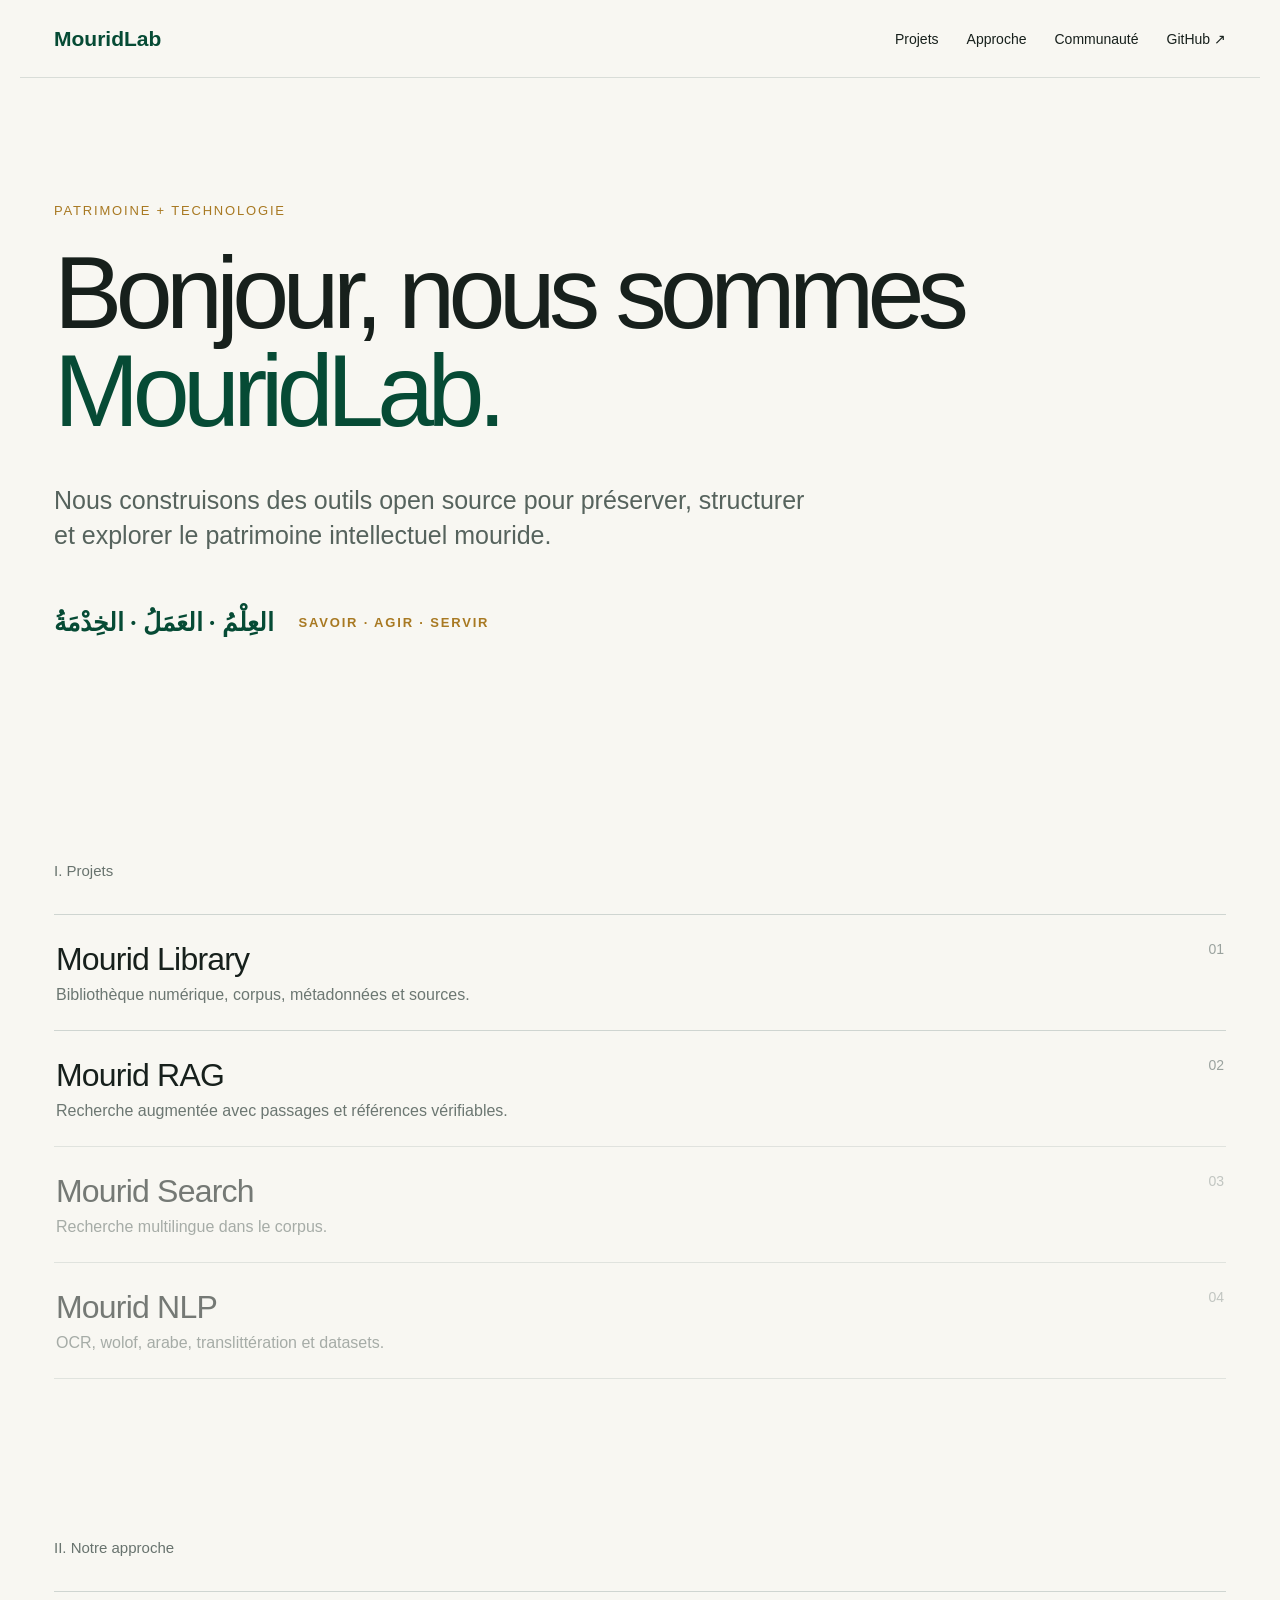
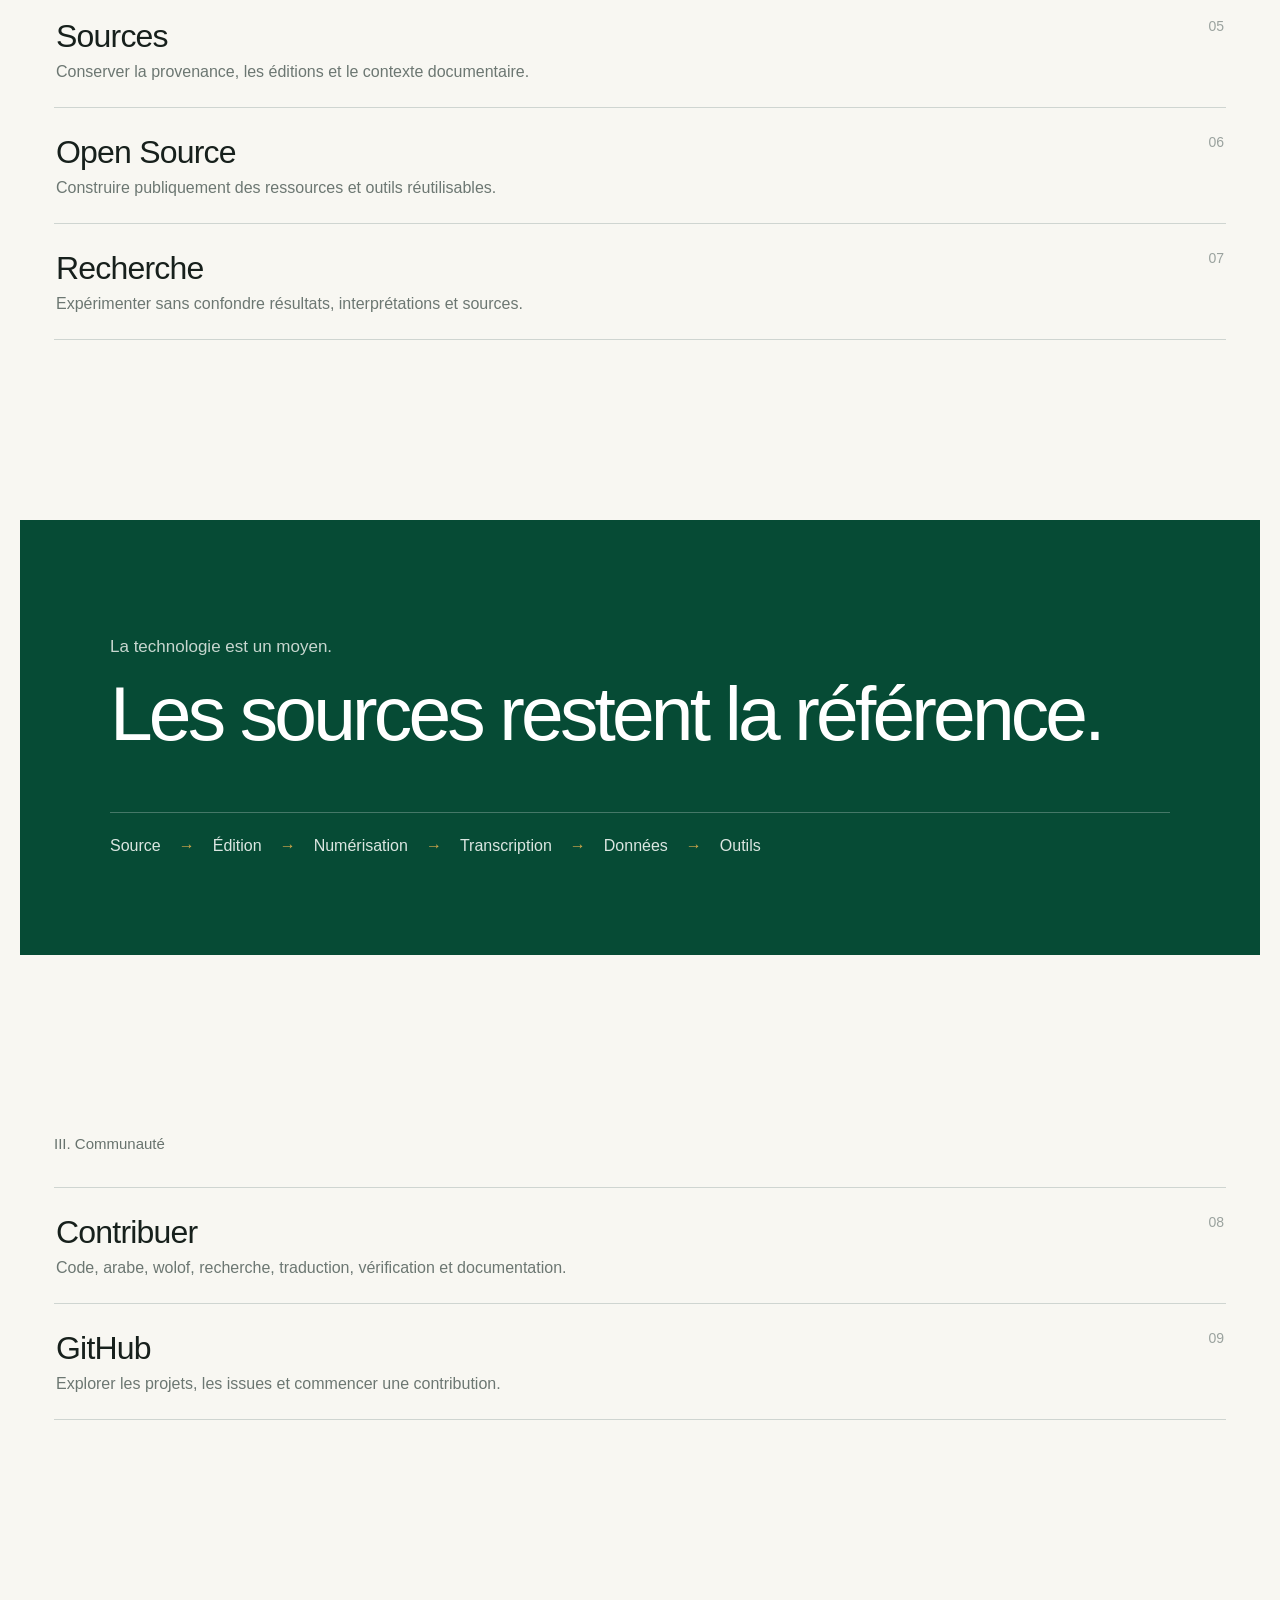
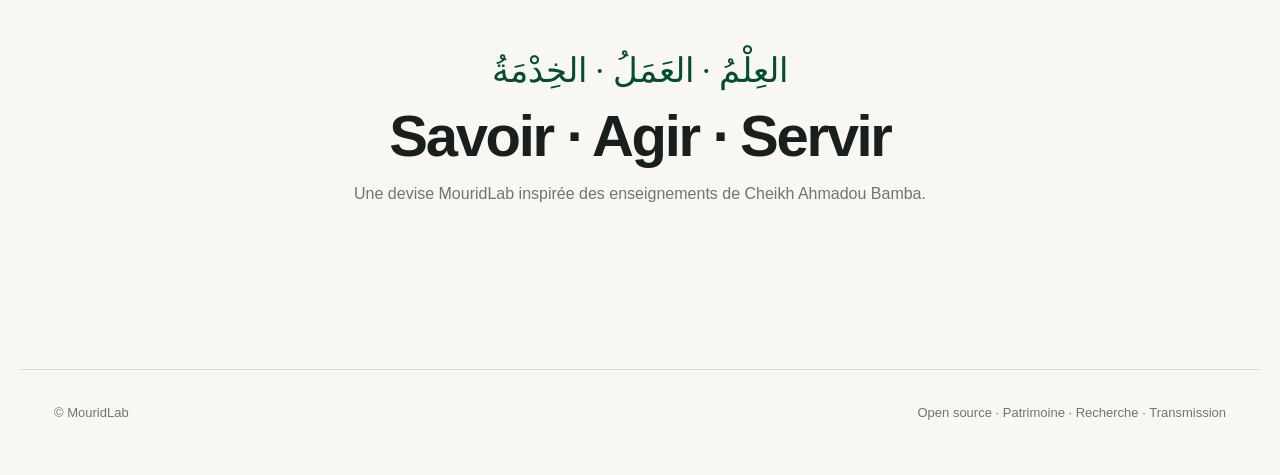
==== index.html @ ca998c40 "feat: add organization landing page" ====
<!doctype html>
<html lang="fr">
<head>
<meta charset="utf-8"><meta name="viewport" content="width=device-width,initial-scale=1">
<title>MouridLab — Savoir · Agir · Servir</title>
<meta name="description" content="MouridLab — projets open source pour le patrimoine intellectuel mouride.">
<link rel="icon" href="assets/favicon.png">
<link rel="stylesheet" href="styles.css">
</head>
<body>
<header>
  <a class="wordmark" href="#">MouridLab</a>
  <nav><a href="#projects">Projets</a><a href="#approach">Approche</a><a href="#community">Communauté</a><a href="https://github.com/MouridLab">GitHub ↗</a></nav>
</header>

<main>
<section class="hero">
  <div class="overline">Patrimoine + Technologie</div>
  <h1>Bonjour, nous sommes <em>MouridLab.</em></h1>
  <p class="intro">Nous construisons des outils open source pour préserver, structurer et explorer le patrimoine intellectuel mouride.</p>
  <div class="motto"><span class="ar">العِلْمُ · العَمَلُ · الخِدْمَةُ</span><span>SAVOIR · AGIR · SERVIR</span></div>
</section>

<section class="index" id="projects">
  <h2>I. Projets</h2>
  <a class="row" href="https://github.com/MouridLab/mourid-library"><div><strong>Mourid Library</strong><p>Bibliothèque numérique, corpus, métadonnées et sources.</p></div><span>01</span></a>
  <a class="row" href="https://github.com/MouridLab/mourid-rag"><div><strong>Mourid RAG</strong><p>Recherche augmentée avec passages et références vérifiables.</p></div><span>02</span></a>
  <div class="row future"><div><strong>Mourid Search</strong><p>Recherche multilingue dans le corpus.</p></div><span>03</span></div>
  <div class="row future"><div><strong>Mourid NLP</strong><p>OCR, wolof, arabe, translittération et datasets.</p></div><span>04</span></div>
</section>

<section class="index" id="approach">
  <h2>II. Notre approche</h2>
  <div class="row"><div><strong>Sources</strong><p>Conserver la provenance, les éditions et le contexte documentaire.</p></div><span>05</span></div>
  <div class="row"><div><strong>Open Source</strong><p>Construire publiquement des ressources et outils réutilisables.</p></div><span>06</span></div>
  <div class="row"><div><strong>Recherche</strong><p>Expérimenter sans confondre résultats, interprétations et sources.</p></div><span>07</span></div>
</section>

<section class="statement">
  <p>La technologie est un moyen.</p>
  <h2>Les sources restent la référence.</h2>
  <div class="chain">Source <i>→</i> Édition <i>→</i> Numérisation <i>→</i> Transcription <i>→</i> Données <i>→</i> Outils</div>
</section>

<section class="index" id="community">
  <h2>III. Communauté</h2>
  <div class="row"><div><strong>Contribuer</strong><p>Code, arabe, wolof, recherche, traduction, vérification et documentation.</p></div><span>08</span></div>
  <a class="row" href="https://github.com/MouridLab"><div><strong>GitHub</strong><p>Explorer les projets, les issues et commencer une contribution.</p></div><span>09</span></a>
</section>

<section class="closing">
  <div class="ar">العِلْمُ · العَمَلُ · الخِدْمَةُ</div>
  <h2>Savoir · Agir · Servir</h2>
  <p>Une devise MouridLab inspirée des enseignements de Cheikh Ahmadou Bamba.</p>
</section>
</main>

<footer><span>© MouridLab</span><span>Open source · Patrimoine · Recherche · Transmission</span></footer>
</body></html>
---- styles.css ----
*{box-sizing:border-box}html{scroll-behavior:smooth}body{margin:0;background:#f8f7f2;color:#17201c;font-family:Arial,Helvetica,sans-serif}a{color:inherit;text-decoration:none}header{height:78px;display:flex;align-items:center;justify-content:space-between;max-width:1240px;margin:auto;padding:0 34px;border-bottom:1px solid #d9ddd8}.wordmark{font-size:21px;font-weight:700;color:#064b35}nav{display:flex;gap:28px;font-size:14px}main{max-width:1240px;margin:auto;padding:0 34px}.hero{padding:125px 0 145px;max-width:930px}.overline{font-size:13px;color:#a87922;text-transform:uppercase;letter-spacing:.14em;margin-bottom:26px}h1{font-size:clamp(55px,8vw,105px);line-height:.96;letter-spacing:-.065em;margin:0;font-weight:500}h1 em{font-style:normal;color:#064b35}.intro{font-size:25px;line-height:1.4;max-width:760px;margin:42px 0;color:#56635d}.motto{margin-top:55px;display:flex;gap:25px;align-items:center;font-size:13px;font-weight:700;letter-spacing:.14em;color:#a87922}.ar{font-family:Georgia,serif;color:#064b35;font-size:25px;letter-spacing:0}.index{padding:80px 0}.index h2{font-size:15px;font-weight:500;color:#68736e;margin:0 0 35px}.row{border-top:1px solid #cfd5d1;padding:26px 2px;display:flex;justify-content:space-between;align-items:flex-start;transition:.18s}.row:last-child{border-bottom:1px solid #cfd5d1}.row:hover{padding-left:12px;color:#064b35}.row strong{font-size:32px;font-weight:500;letter-spacing:-.025em}.row p{margin:8px 0 0;color:#6c7772;font-size:16px}.row>span{font-size:14px;color:#9aa29e}.future{opacity:.58}.statement{margin:100px -34px;background:#064b35;color:#fff;padding:100px 90px}.statement p{color:#c7d6cf;font-size:17px}.statement h2{font-size:clamp(45px,6vw,78px);line-height:1.02;letter-spacing:-.05em;margin:12px 0 60px;font-weight:500}.chain{border-top:1px solid rgba(255,255,255,.25);padding-top:24px;display:flex;gap:18px;flex-wrap:wrap;color:#dbe6e1}.chain i{font-style:normal;color:#d0a64b}.closing{text-align:center;padding:150px 0}.closing .ar{font-size:34px}.closing h2{font-size:58px;letter-spacing:-.04em;margin:12px}.closing p{color:#6c7772}footer{max-width:1240px;margin:auto;padding:35px 34px 55px;border-top:1px solid #d9ddd8;display:flex;justify-content:space-between;color:#6c7772;font-size:13px}@media(max-width:700px){header{padding:0 20px}nav a:not(:last-child){display:none}main{padding:0 20px}.hero{padding:80px 0 100px}.intro{font-size:20px}.motto{display:block}.motto span{display:block;margin:8px 0}.row strong{font-size:25px}.row p{max-width:270px}.statement{margin:60px -20px;padding:70px 20px}.chain{line-height:2}.closing{padding:100px 0}.closing h2{font-size:43px}footer{padding:30px 20px;display:block}footer span{display:block;margin:7px 0}}
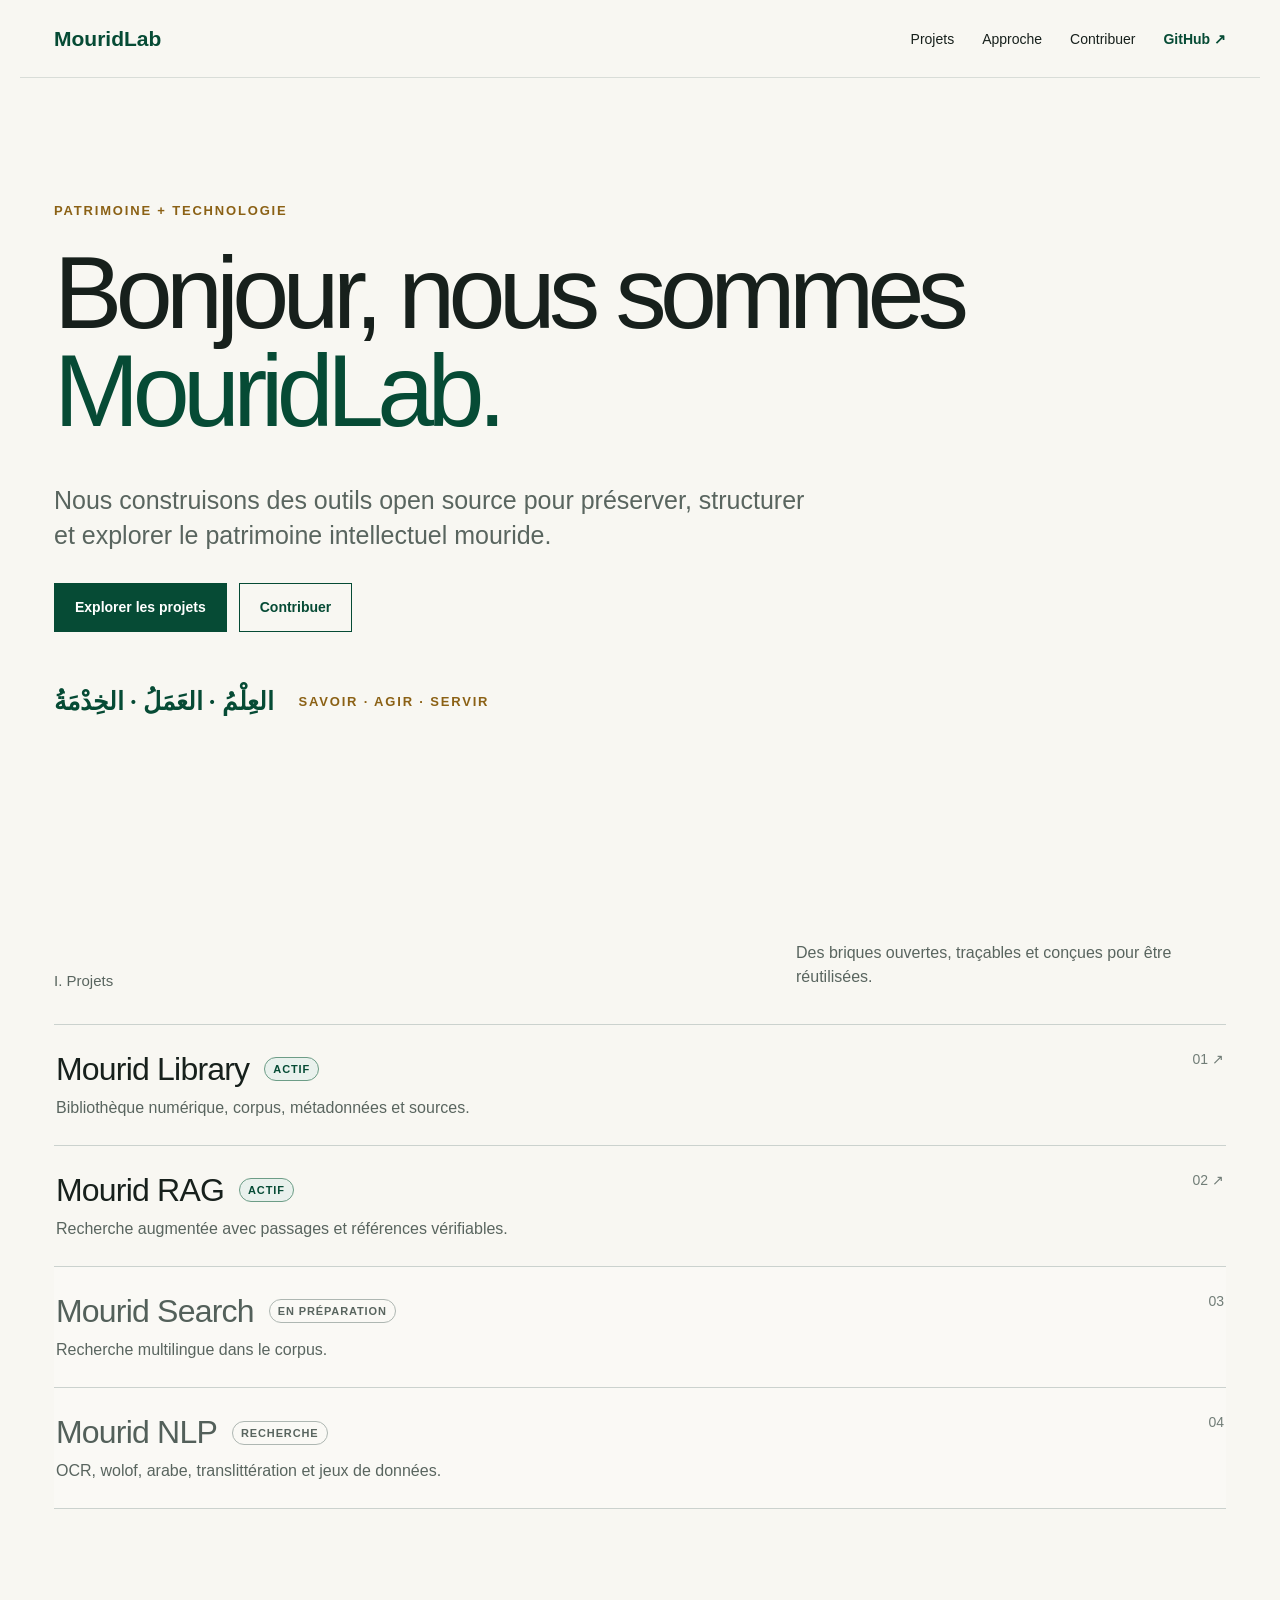
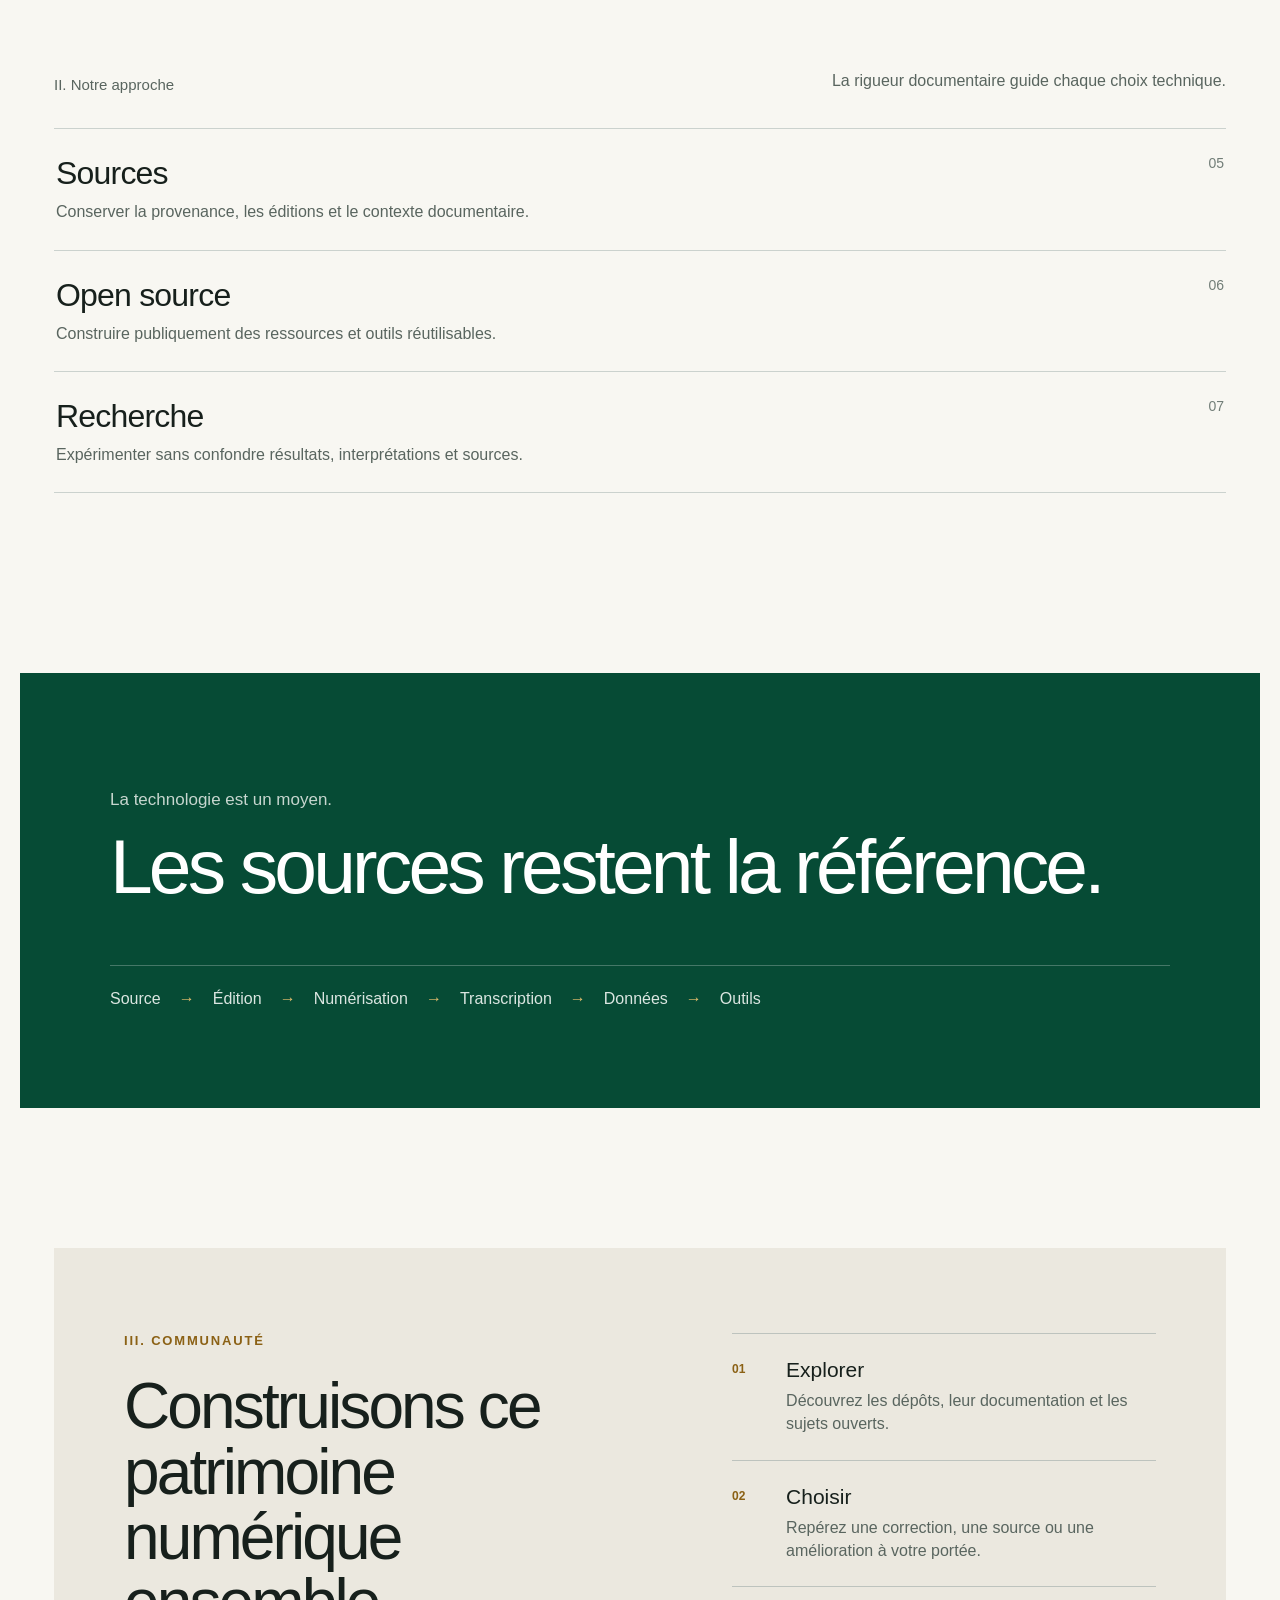
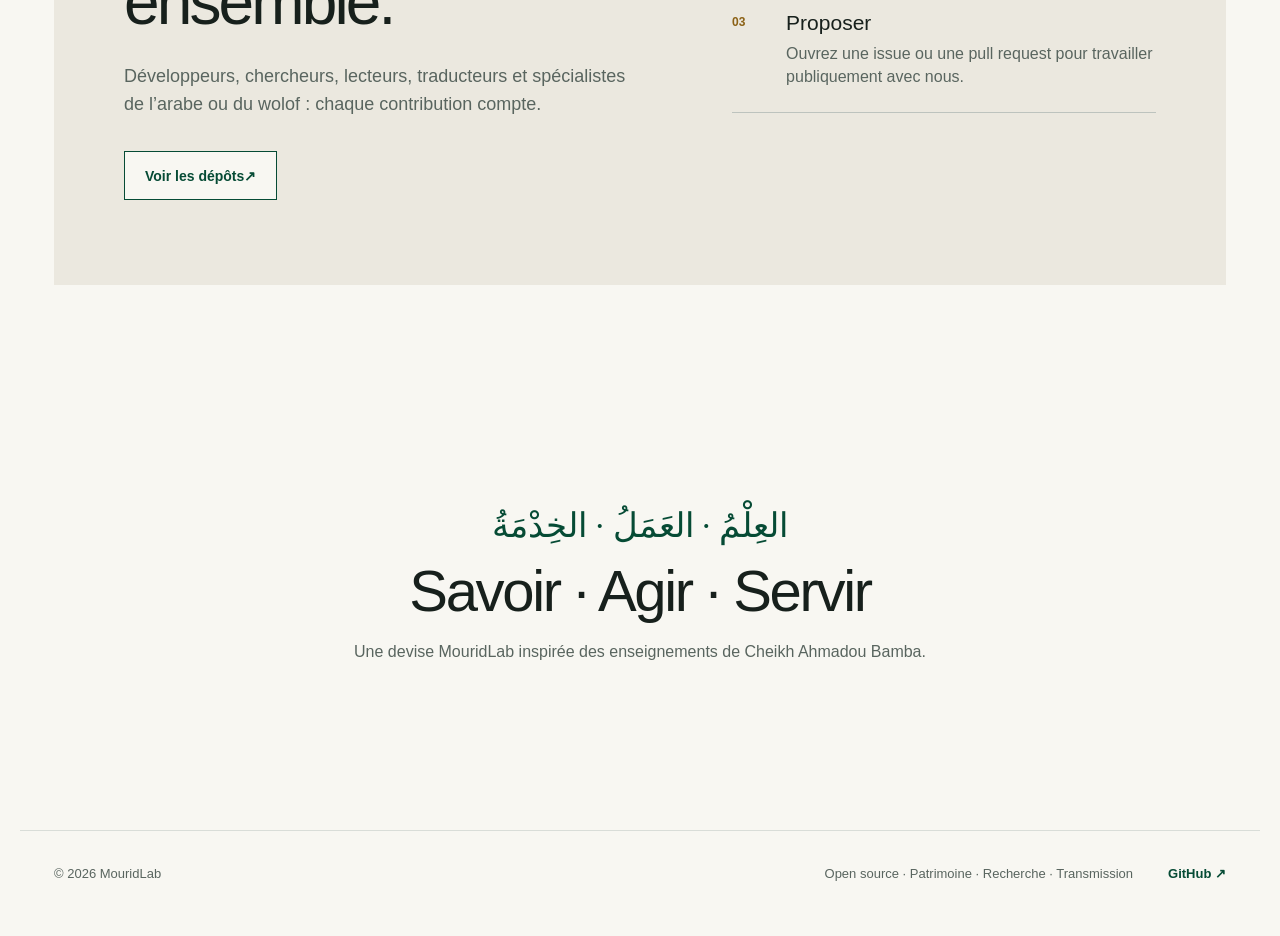
==== commit 22cdcdb5: "feat: complete MouridLab landing page" ====
--- a/index.html
+++ b/index.html
@@ -1,59 +1,31 @@
 <!doctype html>
 <html lang="fr">
 <head>
-<meta charset="utf-8"><meta name="viewport" content="width=device-width,initial-scale=1">
-<title>MouridLab — Savoir · Agir · Servir</title>
-<meta name="description" content="MouridLab — projets open source pour le patrimoine intellectuel mouride.">
-<link rel="icon" href="assets/favicon.png">
-<link rel="stylesheet" href="styles.css">
+  <meta charset="utf-8"><meta name="viewport" content="width=device-width,initial-scale=1">
+  <title>MouridLab — Savoir · Agir · Servir</title>
+  <meta name="description" content="MouridLab développe des outils open source pour préserver, structurer et explorer le patrimoine intellectuel mouride.">
+  <meta name="theme-color" content="#064b35"><meta name="robots" content="index,follow">
+  <link rel="canonical" href="https://mouridlab.github.io/"><link rel="icon" href="assets/favicon.png" sizes="128x128"><link rel="apple-touch-icon" href="assets/mouridlab-avatar.png"><link rel="stylesheet" href="styles.css">
+  <meta property="og:type" content="website"><meta property="og:locale" content="fr_FR"><meta property="og:site_name" content="MouridLab"><meta property="og:title" content="MouridLab — Savoir · Agir · Servir"><meta property="og:description" content="Des outils ouverts au service du patrimoine intellectuel mouride."><meta property="og:url" content="https://mouridlab.github.io/"><meta property="og:image" content="https://mouridlab.github.io/assets/mouridlab-avatar.png">
+  <meta name="twitter:card" content="summary_large_image"><meta name="twitter:title" content="MouridLab — Savoir · Agir · Servir"><meta name="twitter:description" content="Des outils ouverts au service du patrimoine intellectuel mouride."><meta name="twitter:image" content="https://mouridlab.github.io/assets/mouridlab-avatar.png">
+  <script type="application/ld+json">{"@context":"https://schema.org","@type":"Organization","name":"MouridLab","url":"https://mouridlab.github.io/","logo":"https://mouridlab.github.io/assets/mouridlab-avatar.png","sameAs":["https://github.com/MouridLab"],"description":"Projets open source pour le patrimoine intellectuel mouride."}</script>
+  <script src="app.js" defer></script>
 </head>
 <body>
-<header>
-  <a class="wordmark" href="#">MouridLab</a>
-  <nav><a href="#projects">Projets</a><a href="#approach">Approche</a><a href="#community">Communauté</a><a href="https://github.com/MouridLab">GitHub ↗</a></nav>
-</header>
-
-<main>
-<section class="hero">
-  <div class="overline">Patrimoine + Technologie</div>
-  <h1>Bonjour, nous sommes <em>MouridLab.</em></h1>
-  <p class="intro">Nous construisons des outils open source pour préserver, structurer et explorer le patrimoine intellectuel mouride.</p>
-  <div class="motto"><span class="ar">العِلْمُ · العَمَلُ · الخِدْمَةُ</span><span>SAVOIR · AGIR · SERVIR</span></div>
-</section>
-
-<section class="index" id="projects">
-  <h2>I. Projets</h2>
-  <a class="row" href="https://github.com/MouridLab/mourid-library"><div><strong>Mourid Library</strong><p>Bibliothèque numérique, corpus, métadonnées et sources.</p></div><span>01</span></a>
-  <a class="row" href="https://github.com/MouridLab/mourid-rag"><div><strong>Mourid RAG</strong><p>Recherche augmentée avec passages et références vérifiables.</p></div><span>02</span></a>
-  <div class="row future"><div><strong>Mourid Search</strong><p>Recherche multilingue dans le corpus.</p></div><span>03</span></div>
-  <div class="row future"><div><strong>Mourid NLP</strong><p>OCR, wolof, arabe, translittération et datasets.</p></div><span>04</span></div>
-</section>
-
-<section class="index" id="approach">
-  <h2>II. Notre approche</h2>
-  <div class="row"><div><strong>Sources</strong><p>Conserver la provenance, les éditions et le contexte documentaire.</p></div><span>05</span></div>
-  <div class="row"><div><strong>Open Source</strong><p>Construire publiquement des ressources et outils réutilisables.</p></div><span>06</span></div>
-  <div class="row"><div><strong>Recherche</strong><p>Expérimenter sans confondre résultats, interprétations et sources.</p></div><span>07</span></div>
-</section>
-
-<section class="statement">
-  <p>La technologie est un moyen.</p>
-  <h2>Les sources restent la référence.</h2>
-  <div class="chain">Source <i>→</i> Édition <i>→</i> Numérisation <i>→</i> Transcription <i>→</i> Données <i>→</i> Outils</div>
-</section>
-
-<section class="index" id="community">
-  <h2>III. Communauté</h2>
-  <div class="row"><div><strong>Contribuer</strong><p>Code, arabe, wolof, recherche, traduction, vérification et documentation.</p></div><span>08</span></div>
-  <a class="row" href="https://github.com/MouridLab"><div><strong>GitHub</strong><p>Explorer les projets, les issues et commencer une contribution.</p></div><span>09</span></a>
-</section>
-
-<section class="closing">
-  <div class="ar">العِلْمُ · العَمَلُ · الخِدْمَةُ</div>
-  <h2>Savoir · Agir · Servir</h2>
-  <p>Une devise MouridLab inspirée des enseignements de Cheikh Ahmadou Bamba.</p>
-</section>
+<a class="skip-link" href="#content">Aller au contenu</a>
+<header class="site-header"><a class="wordmark" href="#top" aria-label="MouridLab, accueil">MouridLab</a><button class="menu-toggle" type="button" aria-expanded="false" aria-controls="navigation"><span>Menu</span><i aria-hidden="true"></i></button><nav id="navigation" aria-label="Navigation principale"><a href="#projects">Projets</a><a href="#approach">Approche</a><a href="#community">Contribuer</a><a class="nav-external" href="https://github.com/MouridLab" target="_blank" rel="noopener noreferrer">GitHub <span aria-hidden="true">↗</span><span class="sr-only"> (nouvel onglet)</span></a></nav></header>
+<main id="content">
+  <section class="hero" id="top" aria-labelledby="hero-title"><div class="overline">Patrimoine + Technologie</div><h1 id="hero-title">Bonjour, nous sommes <em>MouridLab.</em></h1><p class="intro">Nous construisons des outils open source pour préserver, structurer et explorer le patrimoine intellectuel mouride.</p><div class="hero-actions"><a class="button button-primary" href="#projects">Explorer les projets</a><a class="button button-secondary" href="#community">Contribuer</a></div><div class="motto"><span class="ar" lang="ar" dir="rtl">العِلْمُ · العَمَلُ · الخِدْمَةُ</span><span>SAVOIR · AGIR · SERVIR</span></div></section>
+  <section class="index" id="projects" aria-labelledby="projects-title"><div class="section-heading"><h2 id="projects-title">I. Projets</h2><p>Des briques ouvertes, traçables et conçues pour être réutilisées.</p></div>
+    <a class="row" href="https://github.com/MouridLab/mourid-library" target="_blank" rel="noopener noreferrer"><div><div class="project-title"><strong>Mourid Library</strong><span class="status active">Actif</span></div><p>Bibliothèque numérique, corpus, métadonnées et sources.</p></div><span aria-hidden="true">01 ↗</span></a>
+    <a class="row" href="https://github.com/MouridLab/mourid-rag" target="_blank" rel="noopener noreferrer"><div><div class="project-title"><strong>Mourid RAG</strong><span class="status active">Actif</span></div><p>Recherche augmentée avec passages et références vérifiables.</p></div><span aria-hidden="true">02 ↗</span></a>
+    <div class="row future"><div><div class="project-title"><strong>Mourid Search</strong><span class="status">En préparation</span></div><p>Recherche multilingue dans le corpus.</p></div><span aria-hidden="true">03</span></div>
+    <div class="row future"><div><div class="project-title"><strong>Mourid NLP</strong><span class="status">Recherche</span></div><p>OCR, wolof, arabe, translittération et jeux de données.</p></div><span aria-hidden="true">04</span></div>
+  </section>
+  <section class="index" id="approach" aria-labelledby="approach-title"><div class="section-heading"><h2 id="approach-title">II. Notre approche</h2><p>La rigueur documentaire guide chaque choix technique.</p></div><div class="row"><div><strong>Sources</strong><p>Conserver la provenance, les éditions et le contexte documentaire.</p></div><span aria-hidden="true">05</span></div><div class="row"><div><strong>Open source</strong><p>Construire publiquement des ressources et outils réutilisables.</p></div><span aria-hidden="true">06</span></div><div class="row"><div><strong>Recherche</strong><p>Expérimenter sans confondre résultats, interprétations et sources.</p></div><span aria-hidden="true">07</span></div></section>
+  <section class="statement" aria-labelledby="statement-title"><p>La technologie est un moyen.</p><h2 id="statement-title">Les sources restent la référence.</h2><div class="chain" aria-label="Notre chaîne documentaire"><span>Source</span><i aria-hidden="true">→</i><span>Édition</span><i aria-hidden="true">→</i><span>Numérisation</span><i aria-hidden="true">→</i><span>Transcription</span><i aria-hidden="true">→</i><span>Données</span><i aria-hidden="true">→</i><span>Outils</span></div></section>
+  <section class="community" id="community" aria-labelledby="community-title"><div class="community-intro"><div class="overline">III. Communauté</div><h2 id="community-title">Construisons ce patrimoine numérique ensemble.</h2><p>Développeurs, chercheurs, lecteurs, traducteurs et spécialistes de l’arabe ou du wolof : chaque contribution compte.</p><a class="button button-light" href="https://github.com/orgs/MouridLab/repositories" target="_blank" rel="noopener noreferrer">Voir les dépôts <span aria-hidden="true">↗</span></a></div><ol class="steps"><li><span>01</span><div><strong>Explorer</strong><p>Découvrez les dépôts, leur documentation et les sujets ouverts.</p></div></li><li><span>02</span><div><strong>Choisir</strong><p>Repérez une correction, une source ou une amélioration à votre portée.</p></div></li><li><span>03</span><div><strong>Proposer</strong><p>Ouvrez une issue ou une pull request pour travailler publiquement avec nous.</p></div></li></ol></section>
+  <section class="closing" aria-labelledby="closing-title"><div class="ar" lang="ar" dir="rtl">العِلْمُ · العَمَلُ · الخِدْمَةُ</div><h2 id="closing-title">Savoir · Agir · Servir</h2><p>Une devise MouridLab inspirée des enseignements de Cheikh Ahmadou Bamba.</p></section>
 </main>
-
-<footer><span>© MouridLab</span><span>Open source · Patrimoine · Recherche · Transmission</span></footer>
-</body></html>+<footer><span>© <span id="year">2026</span> MouridLab</span><span>Open source · Patrimoine · Recherche · Transmission</span><a href="https://github.com/MouridLab" target="_blank" rel="noopener noreferrer">GitHub <span aria-hidden="true">↗</span></a></footer>
+</body></html>
--- a/styles.css
+++ b/styles.css
@@ -1 +1,4 @@
-*{box-sizing:border-box}html{scroll-behavior:smooth}body{margin:0;background:#f8f7f2;color:#17201c;font-family:Arial,Helvetica,sans-serif}a{color:inherit;text-decoration:none}header{height:78px;display:flex;align-items:center;justify-content:space-between;max-width:1240px;margin:auto;padding:0 34px;border-bottom:1px solid #d9ddd8}.wordmark{font-size:21px;font-weight:700;color:#064b35}nav{display:flex;gap:28px;font-size:14px}main{max-width:1240px;margin:auto;padding:0 34px}.hero{padding:125px 0 145px;max-width:930px}.overline{font-size:13px;color:#a87922;text-transform:uppercase;letter-spacing:.14em;margin-bottom:26px}h1{font-size:clamp(55px,8vw,105px);line-height:.96;letter-spacing:-.065em;margin:0;font-weight:500}h1 em{font-style:normal;color:#064b35}.intro{font-size:25px;line-height:1.4;max-width:760px;margin:42px 0;color:#56635d}.motto{margin-top:55px;display:flex;gap:25px;align-items:center;font-size:13px;font-weight:700;letter-spacing:.14em;color:#a87922}.ar{font-family:Georgia,serif;color:#064b35;font-size:25px;letter-spacing:0}.index{padding:80px 0}.index h2{font-size:15px;font-weight:500;color:#68736e;margin:0 0 35px}.row{border-top:1px solid #cfd5d1;padding:26px 2px;display:flex;justify-content:space-between;align-items:flex-start;transition:.18s}.row:last-child{border-bottom:1px solid #cfd5d1}.row:hover{padding-left:12px;color:#064b35}.row strong{font-size:32px;font-weight:500;letter-spacing:-.025em}.row p{margin:8px 0 0;color:#6c7772;font-size:16px}.row>span{font-size:14px;color:#9aa29e}.future{opacity:.58}.statement{margin:100px -34px;background:#064b35;color:#fff;padding:100px 90px}.statement p{color:#c7d6cf;font-size:17px}.statement h2{font-size:clamp(45px,6vw,78px);line-height:1.02;letter-spacing:-.05em;margin:12px 0 60px;font-weight:500}.chain{border-top:1px solid rgba(255,255,255,.25);padding-top:24px;display:flex;gap:18px;flex-wrap:wrap;color:#dbe6e1}.chain i{font-style:normal;color:#d0a64b}.closing{text-align:center;padding:150px 0}.closing .ar{font-size:34px}.closing h2{font-size:58px;letter-spacing:-.04em;margin:12px}.closing p{color:#6c7772}footer{max-width:1240px;margin:auto;padding:35px 34px 55px;border-top:1px solid #d9ddd8;display:flex;justify-content:space-between;color:#6c7772;font-size:13px}@media(max-width:700px){header{padding:0 20px}nav a:not(:last-child){display:none}main{padding:0 20px}.hero{padding:80px 0 100px}.intro{font-size:20px}.motto{display:block}.motto span{display:block;margin:8px 0}.row strong{font-size:25px}.row p{max-width:270px}.statement{margin:60px -20px;padding:70px 20px}.chain{line-height:2}.closing{padding:100px 0}.closing h2{font-size:43px}footer{padding:30px 20px;display:block}footer span{display:block;margin:7px 0}}+:root{--paper:#f8f7f2;--ink:#17201c;--green:#064b35;--green-dark:#033b2a;--gold:#8b6115;--muted:#59655f;--line:#cbd2ce;--white:#fff;--max:1240px}*{box-sizing:border-box}html{scroll-behavior:smooth;scroll-padding-top:90px}body{margin:0;background:var(--paper);color:var(--ink);font-family:Arial,Helvetica,sans-serif;-webkit-font-smoothing:antialiased}a{color:inherit;text-decoration:none}button{font:inherit}.skip-link{position:fixed;z-index:100;top:12px;left:12px;padding:12px 16px;background:#fff;color:var(--green);font-weight:700;transform:translateY(-150%)}.skip-link:focus{transform:none}.sr-only{position:absolute;width:1px;height:1px;padding:0;margin:-1px;overflow:hidden;clip:rect(0,0,0,0);white-space:nowrap;border:0}:focus-visible{outline:3px solid #bd861e;outline-offset:4px}.site-header{height:78px;display:flex;align-items:center;justify-content:space-between;max-width:var(--max);margin:auto;padding:0 34px;border-bottom:1px solid #d9ddd8;position:relative}.wordmark{font-size:21px;font-weight:700;color:var(--green)}nav{display:flex;gap:28px;align-items:center;font-size:14px}nav a{padding:8px 0;position:relative}nav a:after{content:"";position:absolute;height:1px;left:0;right:100%;bottom:2px;background:var(--green);transition:right .2s}nav a:hover:after{right:0}.nav-external{color:var(--green);font-weight:700}.menu-toggle{display:none;background:none;border:0;color:var(--ink);padding:10px 0;cursor:pointer}main{max-width:var(--max);margin:auto;padding:0 34px}.hero{padding:125px 0 145px;max-width:990px}.overline{font-size:13px;color:var(--gold);text-transform:uppercase;letter-spacing:.14em;margin-bottom:26px;font-weight:700}h1{font-size:clamp(55px,8vw,105px);line-height:.96;letter-spacing:-.065em;margin:0;font-weight:500}h1 em{font-style:normal;color:var(--green)}.intro{font-size:25px;line-height:1.4;max-width:760px;margin:42px 0 30px;color:var(--muted)}.hero-actions{display:flex;gap:12px;flex-wrap:wrap}.button{display:inline-flex;align-items:center;justify-content:center;min-height:49px;padding:0 20px;border:1px solid var(--green);font-size:14px;font-weight:700;transition:.18s}.button:hover{transform:translateY(-2px)}.button-primary{background:var(--green);color:#fff}.button-primary:hover{background:var(--green-dark)}.button-secondary{color:var(--green)}.button-secondary:hover{background:#e7eee9}.motto{margin-top:55px;display:flex;gap:25px;align-items:center;font-size:13px;font-weight:700;letter-spacing:.14em;color:var(--gold)}.ar{font-family:Georgia,"Times New Roman",serif;color:var(--green);font-size:25px;letter-spacing:0}.index{padding:80px 0}.section-heading{display:grid;grid-template-columns:1fr 1fr;gap:30px;align-items:end;margin:0 0 35px}.section-heading h2{font-size:15px;font-weight:500;color:var(--muted);margin:0}.section-heading p{margin:0;color:var(--muted);line-height:1.5;max-width:430px;justify-self:end}.row{border-top:1px solid var(--line);padding:26px 2px;display:flex;justify-content:space-between;align-items:flex-start;gap:20px;transition:.18s}.row:last-child{border-bottom:1px solid var(--line)}a.row:hover{padding-left:12px;color:var(--green)}.row strong{font-size:32px;font-weight:500;letter-spacing:-.025em}.row p{margin:8px 0 0;color:var(--muted);font-size:16px;line-height:1.45}.row>span{font-size:14px;color:#717d77;white-space:nowrap}.project-title{display:flex;align-items:center;gap:15px;flex-wrap:wrap}.status{font-size:11px;text-transform:uppercase;letter-spacing:.08em;border:1px solid #aeb7b2;color:var(--muted);border-radius:20px;padding:5px 8px;font-weight:700}.status.active{border-color:#6d9d87;color:var(--green);background:#e9f1ed}.future{background:rgba(255,255,255,.2)}.future strong{color:#53605a}.statement{margin:100px -34px;background:var(--green);color:#fff;padding:100px 90px}.statement>p{color:#c7d6cf;font-size:17px}.statement h2{font-size:clamp(45px,6vw,78px);line-height:1.02;letter-spacing:-.05em;margin:12px 0 60px;font-weight:500}.chain{border-top:1px solid rgba(255,255,255,.25);padding-top:24px;display:flex;gap:18px;flex-wrap:wrap;color:#dbe6e1}.chain i{font-style:normal;color:#e2bd6d}.community{margin:140px 0 70px;display:grid;grid-template-columns:1.1fr .9fr;gap:90px;padding:85px 70px;background:#ebe8df}.community h2{font-size:clamp(40px,5vw,65px);line-height:1.02;letter-spacing:-.045em;font-weight:500;margin:0 0 28px}.community-intro>p{font-size:18px;line-height:1.55;color:var(--muted);margin:0 0 32px;max-width:630px}.button-light{background:var(--paper);color:var(--green)}.button-light:hover{background:#fff}.steps{list-style:none;margin:0;padding:0;border-top:1px solid #bdc3be}.steps li{display:grid;grid-template-columns:42px 1fr;gap:12px;padding:24px 0;border-bottom:1px solid #bdc3be}.steps li>span{font-size:12px;color:var(--gold);font-weight:700;padding-top:4px}.steps strong{font-size:21px;font-weight:500}.steps p{color:var(--muted);line-height:1.45;margin:7px 0 0}.closing{text-align:center;padding:150px 0}.closing .ar{font-size:34px}.closing h2{font-size:58px;letter-spacing:-.04em;margin:12px;font-weight:500}.closing p{color:var(--muted);line-height:1.5}footer{max-width:var(--max);margin:auto;padding:35px 34px 55px;border-top:1px solid #d9ddd8;display:grid;grid-template-columns:1fr auto auto;gap:35px;color:var(--muted);font-size:13px}footer a{color:var(--green);font-weight:700}
+@media(max-width:800px){.site-header{padding:0 20px}.menu-toggle{display:flex;align-items:center;gap:10px;z-index:3}.menu-toggle i,.menu-toggle i:before{display:block;width:20px;height:1px;background:currentColor;transition:.2s}.menu-toggle i:before{content:"";transform:translateY(-6px)}.menu-toggle[aria-expanded="true"] i{transform:rotate(45deg)}.menu-toggle[aria-expanded="true"] i:before{transform:rotate(90deg)}nav{display:none;position:absolute;z-index:2;top:77px;left:0;right:0;background:var(--paper);padding:18px 20px 28px;border-bottom:1px solid var(--line);flex-direction:column;align-items:stretch;gap:0;font-size:18px}nav.open{display:flex}nav a{padding:15px 0;border-bottom:1px solid var(--line)}main{padding:0 20px}.hero{padding:80px 0 100px}.intro{font-size:20px}.motto{display:block}.motto span{display:block;margin:8px 0}.section-heading{grid-template-columns:1fr;gap:12px}.section-heading p{justify-self:start}.row strong{font-size:25px}.row p{max-width:520px}.statement{margin:60px -20px;padding:70px 20px}.chain{line-height:1.8}.community{margin:90px -20px 40px;padding:70px 20px;grid-template-columns:1fr;gap:55px}.closing{padding:100px 0}.closing h2{font-size:43px}footer{padding:30px 20px;grid-template-columns:1fr;gap:10px}}
+@media(max-width:440px){h1{font-size:51px}.hero-actions{display:grid}.button{width:100%}.row{padding:22px 0}.row>span{font-size:12px}.project-title{gap:9px}.status{font-size:9px}.closing h2{font-size:37px}}
+@media(prefers-reduced-motion:reduce){html{scroll-behavior:auto}*,*:before,*:after{transition:none!important}}
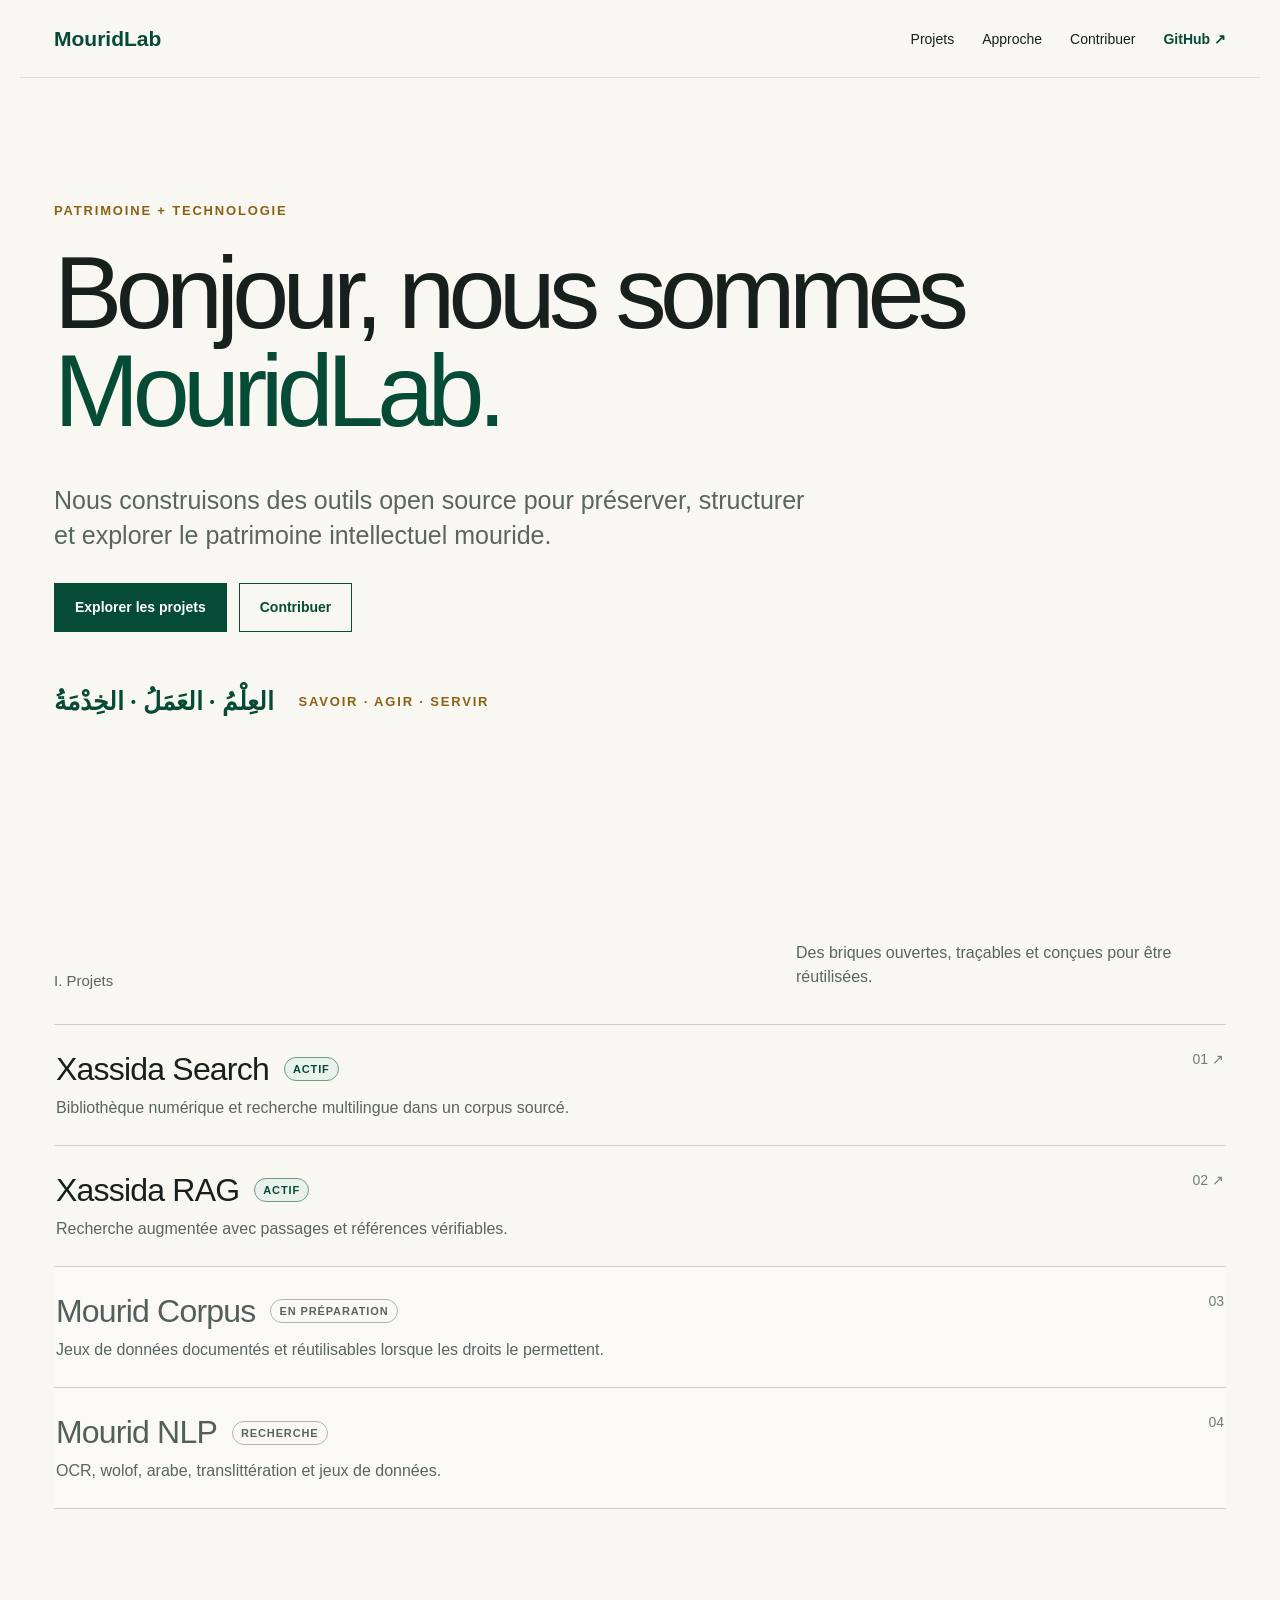
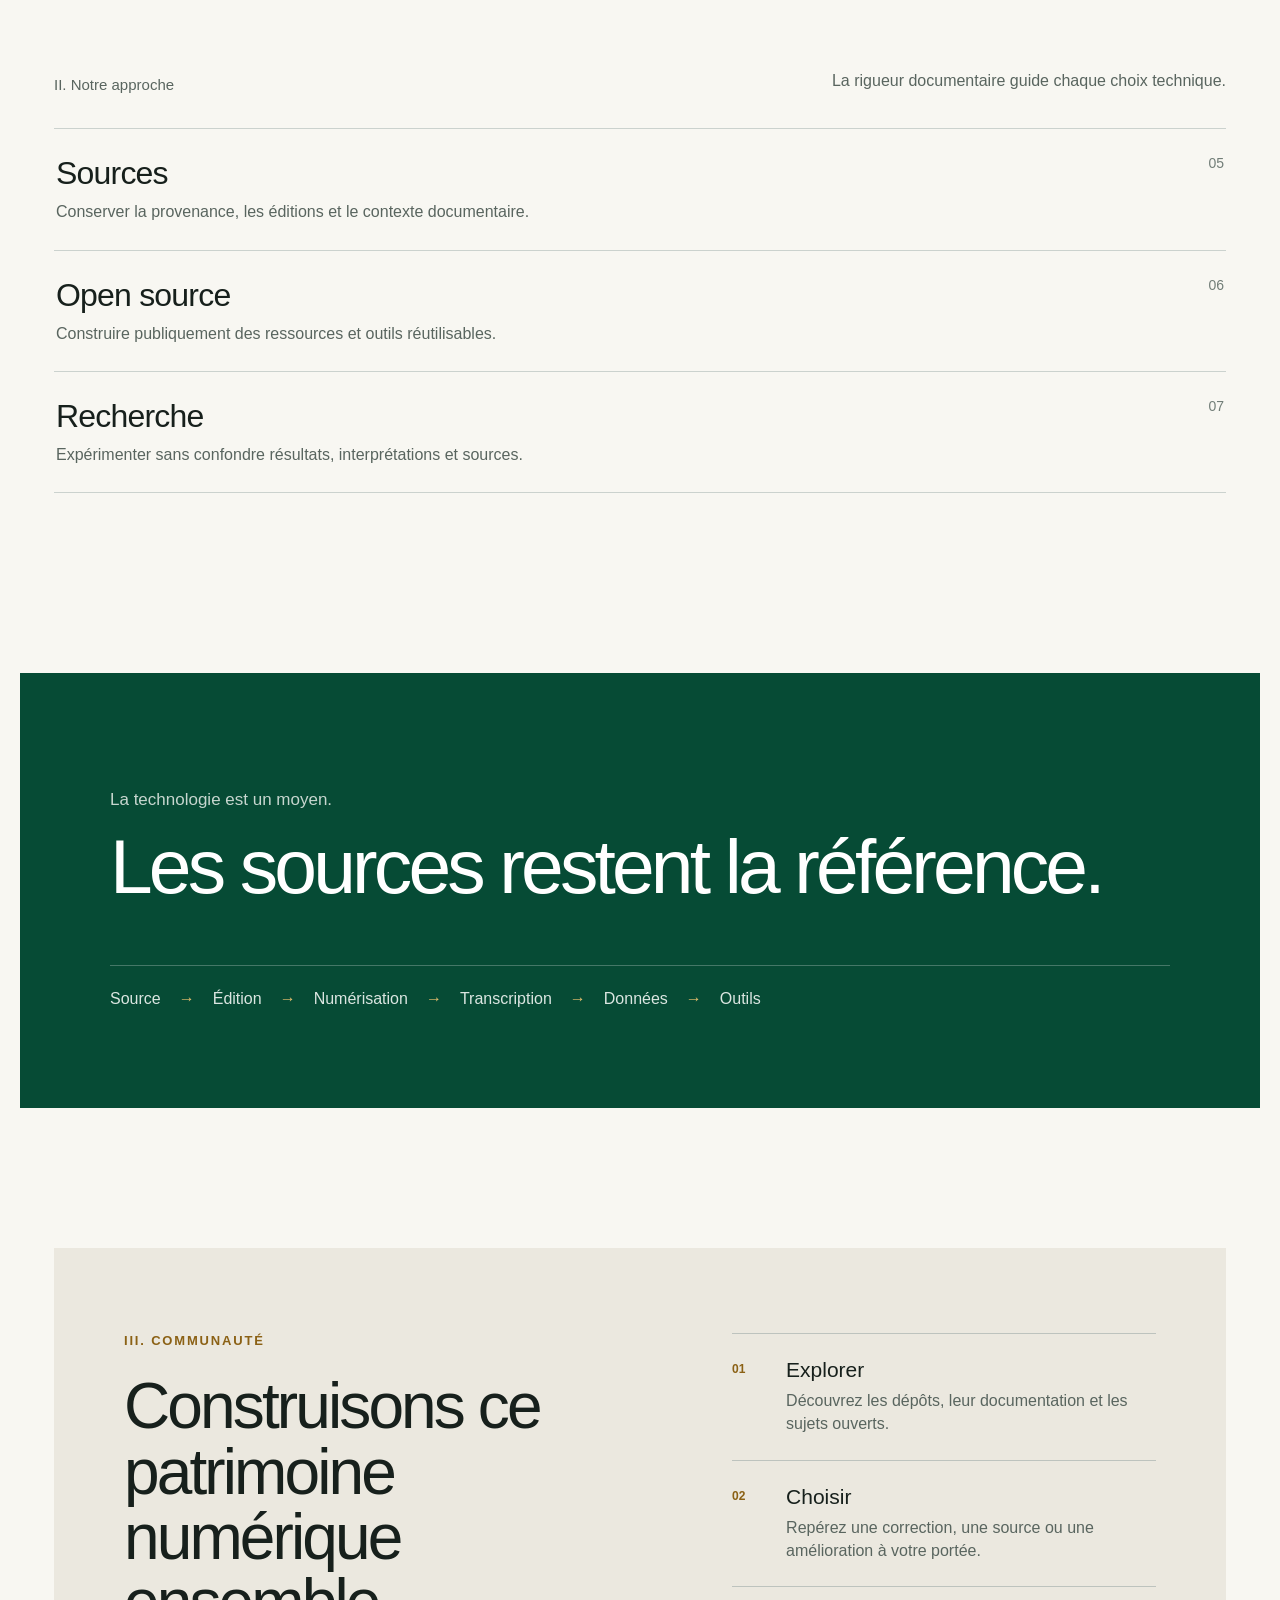
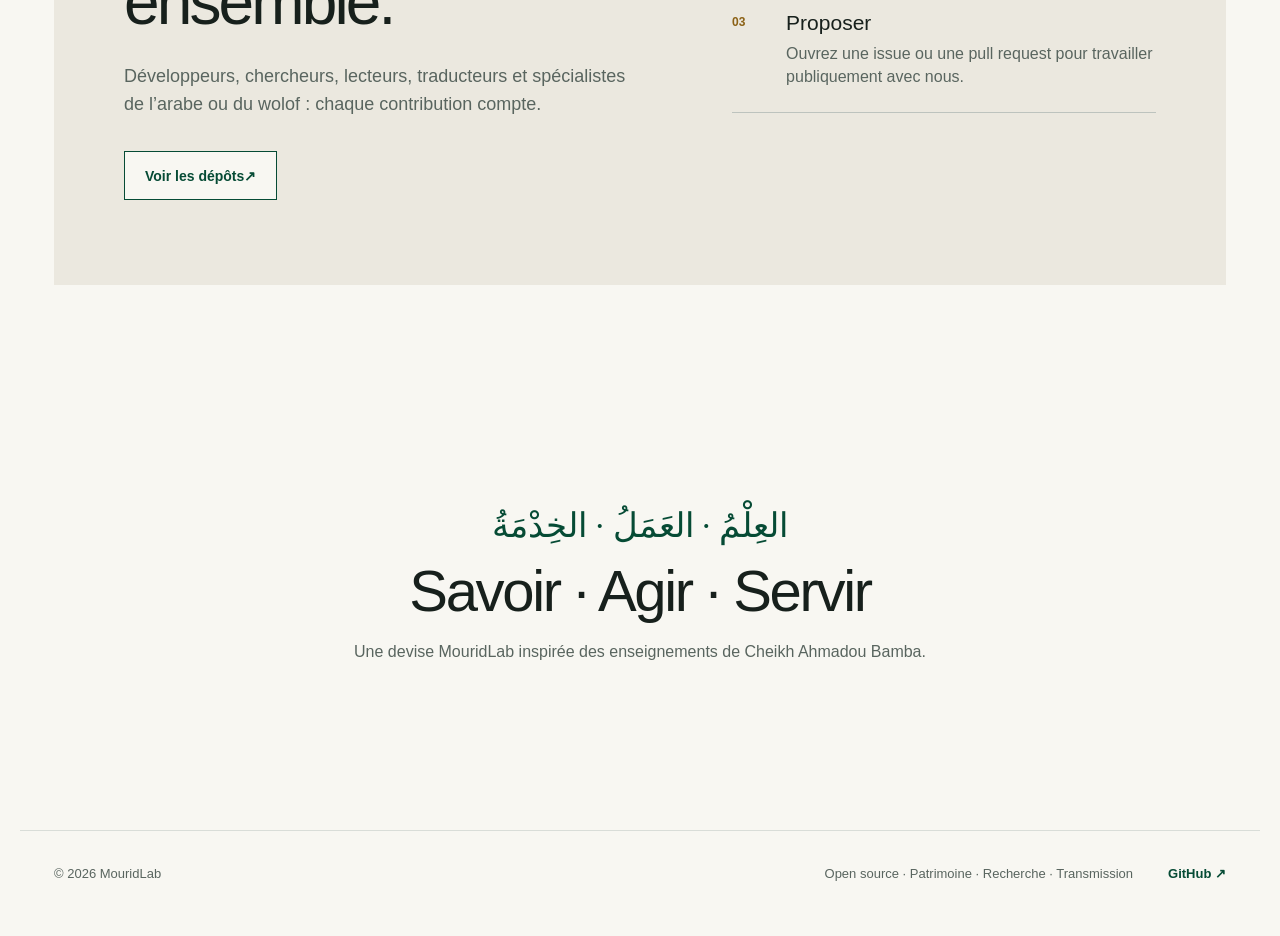
==== commit 42ba968e: "docs: align public site with active MouridLab projects" ====
--- a/index.html
+++ b/index.html
@@ -17,9 +17,9 @@
 <main id="content">
   <section class="hero" id="top" aria-labelledby="hero-title"><div class="overline">Patrimoine + Technologie</div><h1 id="hero-title">Bonjour, nous sommes <em>MouridLab.</em></h1><p class="intro">Nous construisons des outils open source pour préserver, structurer et explorer le patrimoine intellectuel mouride.</p><div class="hero-actions"><a class="button button-primary" href="#projects">Explorer les projets</a><a class="button button-secondary" href="#community">Contribuer</a></div><div class="motto"><span class="ar" lang="ar" dir="rtl">العِلْمُ · العَمَلُ · الخِدْمَةُ</span><span>SAVOIR · AGIR · SERVIR</span></div></section>
   <section class="index" id="projects" aria-labelledby="projects-title"><div class="section-heading"><h2 id="projects-title">I. Projets</h2><p>Des briques ouvertes, traçables et conçues pour être réutilisées.</p></div>
-    <a class="row" href="https://github.com/MouridLab/mourid-library" target="_blank" rel="noopener noreferrer"><div><div class="project-title"><strong>Mourid Library</strong><span class="status active">Actif</span></div><p>Bibliothèque numérique, corpus, métadonnées et sources.</p></div><span aria-hidden="true">01 ↗</span></a>
-    <a class="row" href="https://github.com/MouridLab/mourid-rag" target="_blank" rel="noopener noreferrer"><div><div class="project-title"><strong>Mourid RAG</strong><span class="status active">Actif</span></div><p>Recherche augmentée avec passages et références vérifiables.</p></div><span aria-hidden="true">02 ↗</span></a>
-    <div class="row future"><div><div class="project-title"><strong>Mourid Search</strong><span class="status">En préparation</span></div><p>Recherche multilingue dans le corpus.</p></div><span aria-hidden="true">03</span></div>
+    <a class="row" href="https://github.com/MouridLab/xassida-search" target="_blank" rel="noopener noreferrer"><div><div class="project-title"><strong>Xassida Search</strong><span class="status active">Actif</span></div><p>Bibliothèque numérique et recherche multilingue dans un corpus sourcé.</p></div><span aria-hidden="true">01 ↗</span></a>
+    <a class="row" href="https://github.com/MouridLab/xassida-rag" target="_blank" rel="noopener noreferrer"><div><div class="project-title"><strong>Xassida RAG</strong><span class="status active">Actif</span></div><p>Recherche augmentée avec passages et références vérifiables.</p></div><span aria-hidden="true">02 ↗</span></a>
+    <div class="row future"><div><div class="project-title"><strong>Mourid Corpus</strong><span class="status">En préparation</span></div><p>Jeux de données documentés et réutilisables lorsque les droits le permettent.</p></div><span aria-hidden="true">03</span></div>
     <div class="row future"><div><div class="project-title"><strong>Mourid NLP</strong><span class="status">Recherche</span></div><p>OCR, wolof, arabe, translittération et jeux de données.</p></div><span aria-hidden="true">04</span></div>
   </section>
   <section class="index" id="approach" aria-labelledby="approach-title"><div class="section-heading"><h2 id="approach-title">II. Notre approche</h2><p>La rigueur documentaire guide chaque choix technique.</p></div><div class="row"><div><strong>Sources</strong><p>Conserver la provenance, les éditions et le contexte documentaire.</p></div><span aria-hidden="true">05</span></div><div class="row"><div><strong>Open source</strong><p>Construire publiquement des ressources et outils réutilisables.</p></div><span aria-hidden="true">06</span></div><div class="row"><div><strong>Recherche</strong><p>Expérimenter sans confondre résultats, interprétations et sources.</p></div><span aria-hidden="true">07</span></div></section>
